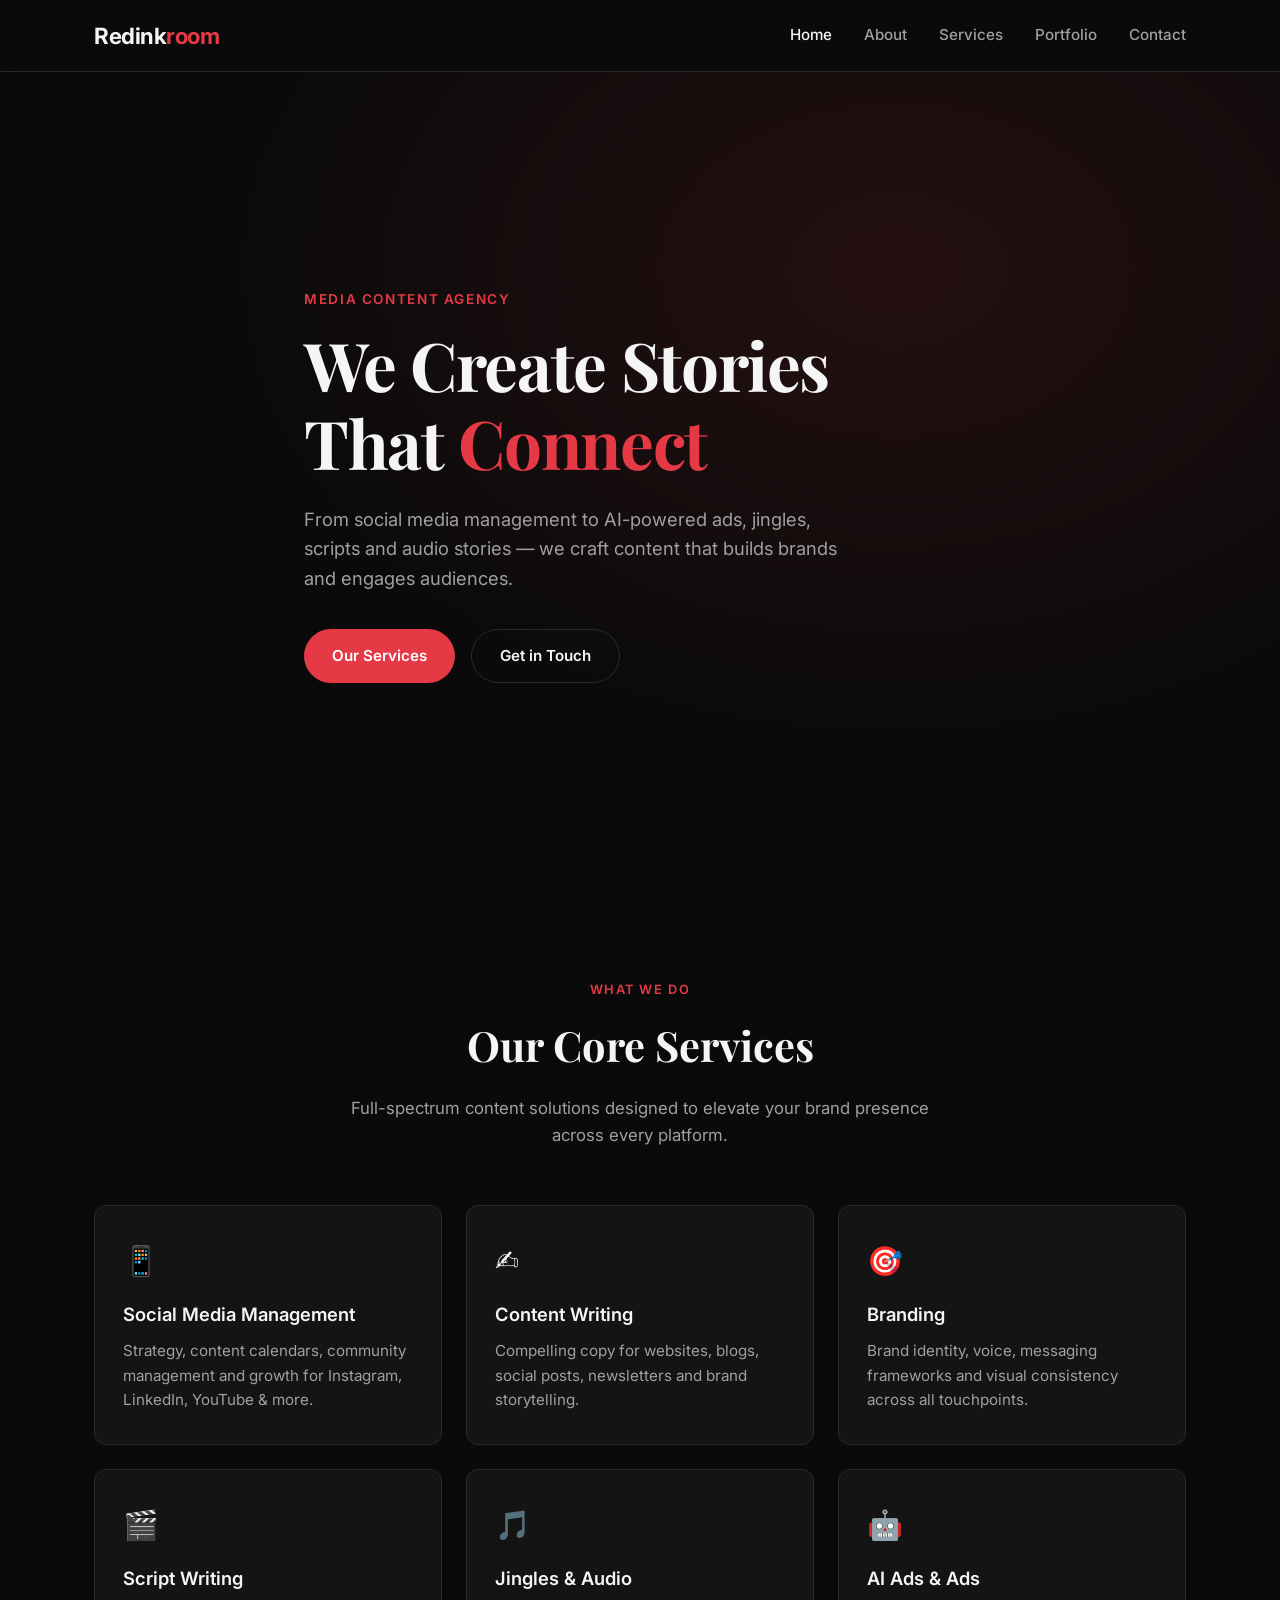
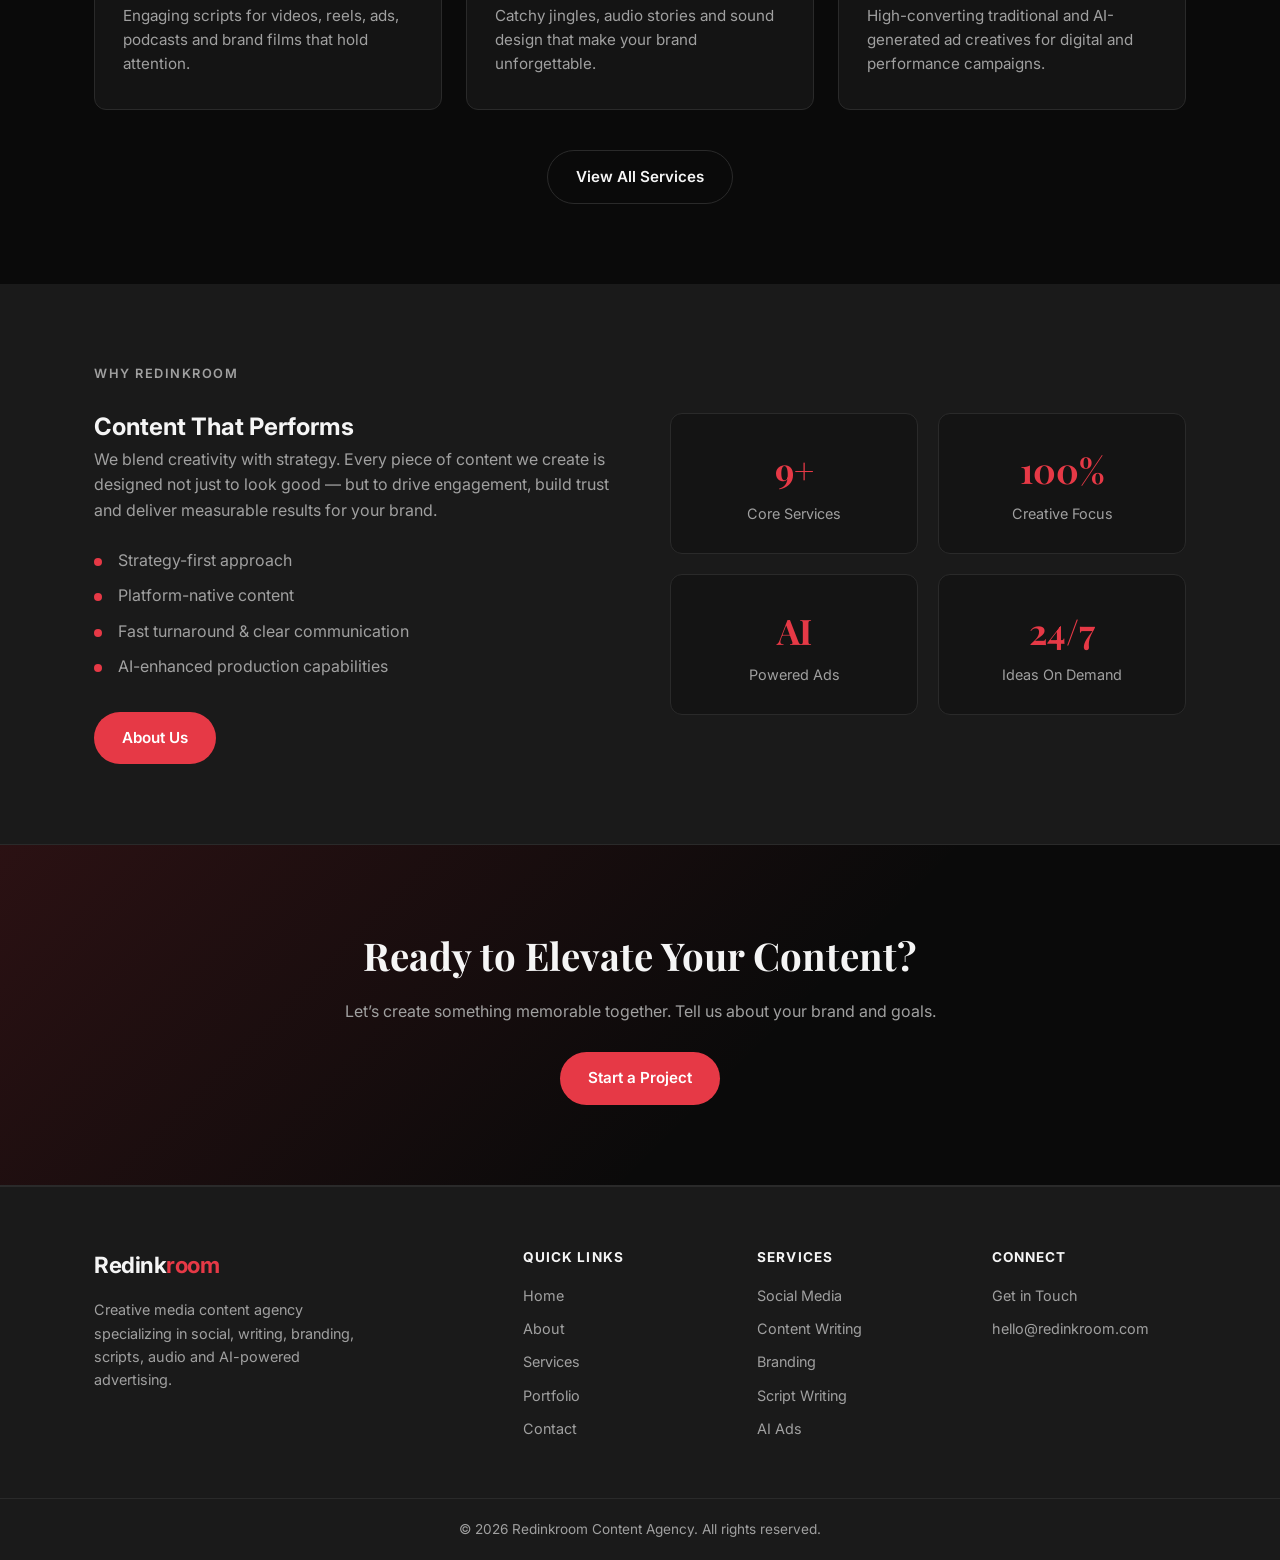
==== index.html @ afedd376 "1st main branch" ====
<!DOCTYPE html>
<html lang="en">
<head>
  <meta charset="UTF-8">
  <meta name="viewport" content="width=device-width, initial-scale=1.0">
  <title>Redinkroom Content Agency | Creative Media Solutions</title>
  <meta name="description" content="Redinkroom Content Agency - Social Media Management, Content Writing, Branding, Script Writing, Jingles, Ads, AI Ads, Blogging & Audio Stories.">
  <link rel="stylesheet" href="styles.css">
  <link rel="preconnect" href="https://fonts.googleapis.com">
  <link rel="preconnect" href="https://fonts.gstatic.com" crossorigin>
  <link href="https://fonts.googleapis.com/css2?family=Inter:wght@300;400;500;600;700;800&family=Playfair+Display:wght@600;700&display=swap" rel="stylesheet">
</head>
<body>
  <!-- Navigation -->
  <header class="header">
    <div class="container nav-container">
      <a href="index.html" class="logo">Redink<span>room</span></a>
      <nav class="nav" id="nav">
        <a href="index.html" class="active">Home</a>
        <a href="about.html">About</a>
        <a href="services.html">Services</a>
        <a href="portfolio.html">Portfolio</a>
        <a href="contact.html">Contact</a>
      </nav>
      <button class="menu-toggle" id="menuToggle" aria-label="Toggle menu">
        <span></span><span></span><span></span>
      </button>
    </div>
  </header>

  <!-- Hero Section -->
  <section class="hero">
    <div class="container hero-content">
      <p class="hero-tag">Media Content Agency</p>
      <h1>We Create Stories<br>That <span>Connect</span></h1>
      <p class="hero-desc">From social media management to AI-powered ads, jingles, scripts and audio stories — we craft content that builds brands and engages audiences.</p>
      <div class="hero-btns">
        <a href="services.html" class="btn btn-primary">Our Services</a>
        <a href="contact.html" class="btn btn-outline">Get in Touch</a>
      </div>
    </div>
    <div class="hero-overlay"></div>
  </section>

  <!-- Services Preview -->
  <section class="section services-preview">
    <div class="container">
      <div class="section-header">
        <p class="section-tag">What We Do</p>
        <h2>Our Core Services</h2>
        <p class="section-desc">Full-spectrum content solutions designed to elevate your brand presence across every platform.</p>
      </div>
      <div class="services-grid">
        <div class="service-card">
          <div class="service-icon">📱</div>
          <h3>Social Media Management</h3>
          <p>Strategy, content calendars, community management and growth for Instagram, LinkedIn, YouTube & more.</p>
        </div>
        <div class="service-card">
          <div class="service-icon">✍️</div>
          <h3>Content Writing</h3>
          <p>Compelling copy for websites, blogs, social posts, newsletters and brand storytelling.</p>
        </div>
        <div class="service-card">
          <div class="service-icon">🎯</div>
          <h3>Branding</h3>
          <p>Brand identity, voice, messaging frameworks and visual consistency across all touchpoints.</p>
        </div>
        <div class="service-card">
          <div class="service-icon">🎬</div>
          <h3>Script Writing</h3>
          <p>Engaging scripts for videos, reels, ads, podcasts and brand films that hold attention.</p>
        </div>
        <div class="service-card">
          <div class="service-icon">🎵</div>
          <h3>Jingles & Audio</h3>
          <p>Catchy jingles, audio stories and sound design that make your brand unforgettable.</p>
        </div>
        <div class="service-card">
          <div class="service-icon">🤖</div>
          <h3>AI Ads & Ads</h3>
          <p>High-converting traditional and AI-generated ad creatives for digital and performance campaigns.</p>
        </div>
      </div>
      <div class="text-center mt-40">
        <a href="services.html" class="btn btn-outline">View All Services</a>
      </div>
    </div>
  </section>

  <!-- Why Us -->
  <section class="section why-us">
    <div class="container">
      <div class="why-grid">
        <div class="why-content">
          <p class="section-tag">Why Redinkroom</p>
          <h2>Content That Performs</h2>
          <p>We blend creativity with strategy. Every piece of content we create is designed not just to look good — but to drive engagement, build trust and deliver measurable results for your brand.</p>
          <ul class="why-list">
            <li>Strategy-first approach</li>
            <li>Platform-native content</li>
            <li>Fast turnaround & clear communication</li>
            <li>AI-enhanced production capabilities</li>
          </ul>
          <a href="about.html" class="btn btn-primary">About Us</a>
        </div>
        <div class="why-stats">
          <div class="stat-box">
            <h3>9+</h3>
            <p>Core Services</p>
          </div>
          <div class="stat-box">
            <h3>100%</h3>
            <p>Creative Focus</p>
          </div>
          <div class="stat-box">
            <h3>AI</h3>
            <p>Powered Ads</p>
          </div>
          <div class="stat-box">
            <h3>24/7</h3>
            <p>Ideas On Demand</p>
          </div>
        </div>
      </div>
    </div>
  </section>

  <!-- CTA -->
  <section class="section cta-section">
    <div class="container text-center">
      <h2>Ready to Elevate Your Content?</h2>
      <p>Let’s create something memorable together. Tell us about your brand and goals.</p>
      <a href="contact.html" class="btn btn-primary">Start a Project</a>
    </div>
  </section>

  <!-- Footer -->
  <footer class="footer">
    <div class="container footer-grid">
      <div class="footer-brand">
        <a href="index.html" class="logo">Redink<span>room</span></a>
        <p>Creative media content agency specializing in social, writing, branding, scripts, audio and AI-powered advertising.</p>
      </div>
      <div class="footer-links">
        <h4>Quick Links</h4>
        <a href="index.html">Home</a>
        <a href="about.html">About</a>
        <a href="services.html">Services</a>
        <a href="portfolio.html">Portfolio</a>
        <a href="contact.html">Contact</a>
      </div>
      <div class="footer-links">
        <h4>Services</h4>
        <a href="services.html">Social Media</a>
        <a href="services.html">Content Writing</a>
        <a href="services.html">Branding</a>
        <a href="services.html">Script Writing</a>
        <a href="services.html">AI Ads</a>
      </div>
      <div class="footer-links">
        <h4>Connect</h4>
        <a href="contact.html">Get in Touch</a>
        <p class="footer-email">hello@redinkroom.com</p>
      </div>
    </div>
    <div class="footer-bottom">
      <div class="container">
        <p>© 2026 Redinkroom Content Agency. All rights reserved.</p>
      </div>
    </div>
  </footer>

  <script src="script.js"></script>
</body>
</html>
---- styles.css ----
/* ===== CSS Variables ===== */
:root {
  --bg: #0a0a0a;
  --bg-card: #141414;
  --bg-elevated: #1a1a1a;
  --text: #f5f5f5;
  --text-muted: #a0a0a0;
  --accent: #e63946;
  --accent-hover: #ff4d5a;
  --border: #2a2a2a;
  --radius: 12px;
  --radius-sm: 8px;
  --font: 'Inter', system-ui, sans-serif;
  --font-display: 'Playfair Display', Georgia, serif;
  --max-width: 1140px;
  --header-h: 72px;
}

/* ===== Reset & Base ===== */
*, *::before, *::after { box-sizing: border-box; margin: 0; padding: 0; }
html { scroll-behavior: smooth; }
body {
  font-family: var(--font);
  background: var(--bg);
  color: var(--text);
  line-height: 1.6;
  -webkit-font-smoothing: antialiased;
}
img { max-width: 100%; display: block; }
a { color: inherit; text-decoration: none; }
ul { list-style: none; }
button, input, select, textarea { font-family: inherit; }

.container {
  width: 100%;
  max-width: var(--max-width);
  margin: 0 auto;
  padding: 0 24px;
}

.text-center { text-align: center; }
.mt-40 { margin-top: 40px; }

/* ===== Header ===== */
.header {
  position: fixed;
  top: 0;
  left: 0;
  right: 0;
  height: var(--header-h);
  background: rgba(10, 10, 10, 0.9);
  backdrop-filter: blur(12px);
  border-bottom: 1px solid var(--border);
  z-index: 1000;
}
.nav-container {
  display: flex;
  align-items: center;
  justify-content: space-between;
  height: 100%;
}
.logo {
  font-size: 1.4rem;
  font-weight: 700;
  letter-spacing: -0.02em;
}
.logo span { color: var(--accent); }

.nav {
  display: flex;
  gap: 32px;
}
.nav a {
  font-size: 0.95rem;
  font-weight: 500;
  color: var(--text-muted);
  transition: color 0.2s;
}
.nav a:hover,
.nav a.active { color: var(--text); }

.menu-toggle {
  display: none;
  flex-direction: column;
  gap: 5px;
  background: none;
  border: none;
  cursor: pointer;
  padding: 4px;
}
.menu-toggle span {
  display: block;
  width: 22px;
  height: 2px;
  background: var(--text);
  transition: 0.3s;
}

/* ===== Buttons ===== */
.btn {
  display: inline-flex;
  align-items: center;
  justify-content: center;
  padding: 14px 28px;
  font-size: 0.95rem;
  font-weight: 600;
  border-radius: 50px;
  transition: all 0.25s ease;
  cursor: pointer;
  border: none;
}
.btn-primary {
  background: var(--accent);
  color: #fff;
}
.btn-primary:hover {
  background: var(--accent-hover);
  transform: translateY(-2px);
}
.btn-outline {
  background: transparent;
  color: var(--text);
  border: 1.5px solid var(--border);
}
.btn-outline:hover {
  border-color: var(--accent);
  color: var(--accent);
}
.btn-full { width: 100%; }

/* ===== Hero ===== */
.hero {
  position: relative;
  min-height: 100vh;
  display: flex;
  align-items: center;
  padding-top: var(--header-h);
  overflow: hidden;
}
.hero-overlay {
  position: absolute;
  inset: 0;
  background: radial-gradient(ellipse at 70% 30%, rgba(230, 57, 70, 0.12) 0%, transparent 55%);
  pointer-events: none;
}
.hero-content {
  position: relative;
  z-index: 1;
  max-width: 720px;
  padding: 80px 24px;
}
.hero-tag {
  font-size: 0.85rem;
  font-weight: 600;
  text-transform: uppercase;
  letter-spacing: 0.12em;
  color: var(--accent);
  margin-bottom: 16px;
}
.hero h1 {
  font-family: var(--font-display);
  font-size: clamp(2.6rem, 6vw, 4.2rem);
  font-weight: 700;
  line-height: 1.15;
  letter-spacing: -0.02em;
  margin-bottom: 24px;
}
.hero h1 span { color: var(--accent); }
.hero-desc {
  font-size: 1.15rem;
  color: var(--text-muted);
  max-width: 540px;
  margin-bottom: 36px;
}
.hero-btns {
  display: flex;
  flex-wrap: wrap;
  gap: 16px;
}

/* ===== Page Hero ===== */
.page-hero {
  padding: calc(var(--header-h) + 80px) 0 60px;
  text-align: center;
}
.page-hero h1 {
  font-family: var(--font-display);
  font-size: clamp(2.4rem, 5vw, 3.5rem);
  margin-bottom: 16px;
}
.page-hero h1 span { color: var(--accent); }
.page-hero-desc {
  color: var(--text-muted);
  font-size: 1.1rem;
  max-width: 520px;
  margin: 0 auto;
}

/* ===== Sections ===== */
.section {
  padding: 80px 0;
}
.section-header {
  text-align: center;
  max-width: 600px;
  margin: 0 auto 56px;
}
.section-tag {
  font-size: 0.8rem;
  font-weight: 600;
  text-transform: uppercase;
  letter-spacing: 0.12em;
  color: var(--accent);
  margin-bottom: 12px;
}
.section-header h2,
.about-text h2,
.contact-info h2 {
  font-family: var(--font-display);
  font-size: clamp(1.9rem, 4vw, 2.6rem);
  margin-bottom: 16px;
}
.section-desc {
  color: var(--text-muted);
  font-size: 1.05rem;
}

/* ===== Services Preview Grid ===== */
.services-grid {
  display: grid;
  grid-template-columns: repeat(auto-fit, minmax(280px, 1fr));
  gap: 24px;
}
.service-card {
  background: var(--bg-card);
  border: 1px solid var(--border);
  border-radius: var(--radius);
  padding: 32px 28px;
  transition: border-color 0.25s, transform 0.25s;
}
.service-card:hover {
  border-color: var(--accent);
  transform: translateY(-4px);
}
.service-icon {
  font-size: 1.8rem;
  margin-bottom: 16px;
}
.service-card h3 {
  font-size: 1.15rem;
  font-weight: 600;
  margin-bottom: 10px;
}
.service-card p {
  color: var(--text-muted);
  font-size: 0.95rem;
}

/* ===== Why Us ===== */
.why-us { background: var(--bg-elevated); }
.why-grid {
  display: grid;
  grid-template-columns: 1fr 1fr;
  gap: 60px;
  align-items: center;
}
.why-content p {
  color: var(--text-muted);
  margin-bottom: 24px;
}
.why-list {
  margin-bottom: 32px;
}
.why-list li {
  position: relative;
  padding-left: 24px;
  margin-bottom: 10px;
  color: var(--text-muted);
}
.why-list li::before {
  content: '';
  position: absolute;
  left: 0;
  top: 10px;
  width: 8px;
  height: 8px;
  background: var(--accent);
  border-radius: 50%;
}
.why-stats {
  display: grid;
  grid-template-columns: 1fr 1fr;
  gap: 20px;
}
.stat-box {
  background: var(--bg-card);
  border: 1px solid var(--border);
  border-radius: var(--radius);
  padding: 28px 20px;
  text-align: center;
}
.stat-box h3 {
  font-family: var(--font-display);
  font-size: 2.2rem;
  color: var(--accent);
  margin-bottom: 4px;
}
.stat-box p {
  font-size: 0.9rem;
  color: var(--text-muted);
}

/* ===== CTA ===== */
.cta-section {
  background: linear-gradient(135deg, rgba(230, 57, 70, 0.15) 0%, transparent 60%);
  border-top: 1px solid var(--border);
  border-bottom: 1px solid var(--border);
}
.cta-section h2 {
  font-family: var(--font-display);
  font-size: clamp(1.8rem, 4vw, 2.4rem);
  margin-bottom: 12px;
}
.cta-section p {
  color: var(--text-muted);
  margin-bottom: 28px;
}

/* ===== About ===== */
.about-content {
  display: grid;
  grid-template-columns: 1fr 1fr;
  gap: 60px;
}
.about-text p {
  color: var(--text-muted);
  margin-bottom: 18px;
}
.about-values {
  display: grid;
  grid-template-columns: 1fr 1fr;
  gap: 20px;
}
.value-card {
  background: var(--bg-card);
  border: 1px solid var(--border);
  border-radius: var(--radius);
  padding: 24px;
}
.value-card h3 {
  font-size: 1.05rem;
  margin-bottom: 8px;
}
.value-card p {
  color: var(--text-muted);
  font-size: 0.9rem;
}

/* ===== Services List ===== */
.services-list {
  max-width: 800px;
  margin: 0 auto;
}
.service-item {
  display: flex;
  gap: 28px;
  padding: 32px 0;
  border-bottom: 1px solid var(--border);
}
.service-item:last-child { border-bottom: none; }
.service-num {
  font-family: var(--font-display);
  font-size: 1.4rem;
  color: var(--accent);
  min-width: 48px;
}
.service-info h3 {
  font-size: 1.25rem;
  margin-bottom: 8px;
}
.service-info p {
  color: var(--text-muted);
  font-size: 0.98rem;
}

/* ===== Portfolio ===== */
.portfolio-grid {
  display: grid;
  grid-template-columns: repeat(auto-fit, minmax(300px, 1fr));
  gap: 24px;
}
.portfolio-card {
  background: var(--bg-card);
  border: 1px solid var(--border);
  border-radius: var(--radius);
  overflow: hidden;
  transition: border-color 0.25s, transform 0.25s;
}
.portfolio-card:hover {
  border-color: var(--accent);
  transform: translateY(-4px);
}
.portfolio-placeholder {
  height: 180px;
  background: linear-gradient(135deg, #1f1f1f, #2a1a1a);
  display: flex;
  align-items: center;
  justify-content: center;
}
.portfolio-placeholder span {
  font-size: 0.85rem;
  font-weight: 600;
  text-transform: uppercase;
  letter-spacing: 0.1em;
  color: var(--accent);
  opacity: 0.8;
}
.portfolio-info {
  padding: 20px 22px;
}
.portfolio-info h3 {
  font-size: 1.1rem;
  margin-bottom: 6px;
}
.portfolio-info p {
  color: var(--text-muted);
  font-size: 0.9rem;
}
.portfolio-note {
  text-align: center;
  margin-top: 48px;
  color: var(--text-muted);
}
.portfolio-note a { color: var(--accent); }

/* ===== Contact ===== */
.contact-grid {
  display: grid;
  grid-template-columns: 1fr 1fr;
  gap: 60px;
  align-items: start;
}
.contact-info p {
  color: var(--text-muted);
  margin-bottom: 32px;
}
.contact-details {
  display: flex;
  flex-direction: column;
  gap: 24px;
}
.contact-item h4 {
  font-size: 0.8rem;
  text-transform: uppercase;
  letter-spacing: 0.08em;
  color: var(--accent);
  margin-bottom: 4px;
}
.contact-item p,
.contact-item a {
  color: var(--text);
}
.contact-item a:hover { color: var(--accent); }

.contact-form-wrap {
  background: var(--bg-card);
  border: 1px solid var(--border);
  border-radius: var(--radius);
  padding: 36px 32px;
}
.form-group {
  margin-bottom: 20px;
}
.form-group label {
  display: block;
  font-size: 0.85rem;
  font-weight: 500;
  margin-bottom: 8px;
  color: var(--text-muted);
}
.form-group input,
.form-group select,
.form-group textarea {
  width: 100%;
  padding: 12px 16px;
  background: var(--bg);
  border: 1px solid var(--border);
  border-radius: var(--radius-sm);
  color: var(--text);
  font-size: 0.95rem;
  transition: border-color 0.2s;
}
.form-group input:focus,
.form-group select:focus,
.form-group textarea:focus {
  outline: none;
  border-color: var(--accent);
}
.form-group textarea { resize: vertical; min-height: 120px; }
.form-note {
  margin-top: 16px;
  font-size: 0.8rem;
  color: var(--text-muted);
}

/* ===== Footer ===== */
.footer {
  background: var(--bg-elevated);
  border-top: 1px solid var(--border);
  padding-top: 60px;
}
.footer-grid {
  display: grid;
  grid-template-columns: 2fr 1fr 1fr 1fr;
  gap: 40px;
  padding-bottom: 48px;
}
.footer-brand p {
  color: var(--text-muted);
  font-size: 0.9rem;
  margin-top: 16px;
  max-width: 280px;
}
.footer-links h4 {
  font-size: 0.85rem;
  text-transform: uppercase;
  letter-spacing: 0.08em;
  margin-bottom: 16px;
  color: var(--text);
}
.footer-links a {
  display: block;
  color: var(--text-muted);
  font-size: 0.9rem;
  margin-bottom: 10px;
  transition: color 0.2s;
}
.footer-links a:hover { color: var(--accent); }
.footer-email {
  color: var(--text-muted);
  font-size: 0.9rem;
}
.footer-bottom {
  border-top: 1px solid var(--border);
  padding: 20px 0;
}
.footer-bottom p {
  font-size: 0.85rem;
  color: var(--text-muted);
  text-align: center;
}

/* ===== Responsive ===== */
@media (max-width: 900px) {
  .why-grid,
  .about-content,
  .contact-grid {
    grid-template-columns: 1fr;
    gap: 40px;
  }
  .footer-grid {
    grid-template-columns: 1fr 1fr;
  }
}

@media (max-width: 768px) {
  .nav {
    position: fixed;
    top: var(--header-h);
    left: 0;
    right: 0;
    background: var(--bg);
    flex-direction: column;
    padding: 24px;
    gap: 20px;
    border-bottom: 1px solid var(--border);
    transform: translateY(-120%);
    opacity: 0;
    transition: 0.3s ease;
    pointer-events: none;
  }
  .nav.open {
    transform: translateY(0);
    opacity: 1;
    pointer-events: auto;
  }
  .menu-toggle { display: flex; }
  .hero-content { padding: 60px 24px; }
  .section { padding: 60px 0; }
  .service-item { flex-direction: column; gap: 8px; }
  .about-values { grid-template-columns: 1fr; }
  .footer-grid { grid-template-columns: 1fr; gap: 32px; }
}

@media (max-width: 480px) {
  .hero-btns { flex-direction: column; }
  .btn { width: 100%; }
  .why-stats { grid-template-columns: 1fr; }
}


/* Portfolio category navigation and sample cards */
.portfolio-card-link {
  display: block;
  color: inherit;
  text-decoration: none;
  border-radius: inherit;
}
.portfolio-card-link:focus-visible {
  outline: 2px solid currentColor;
  outline-offset: 5px;
}
.portfolio-card-link .portfolio-card {
  height: 100%;
  transition: transform 180ms ease, box-shadow 180ms ease;
}
.portfolio-card-link:hover .portfolio-card,
.portfolio-card-link:focus-visible .portfolio-card {
  transform: translateY(-3px);
}
.category-page {
  max-width: 1100px;
  margin: 0 auto;
  padding: 48px 24px 80px;
}
.category-intro {
  max-width: 760px;
  margin: 0 auto 36px;
  text-align: center;
}
.category-intro h1 {
  margin-bottom: 14px;
}
.category-intro p {
  line-height: 1.7;
}
.category-back-link {
  display: inline-block;
  margin-bottom: 22px;
  text-decoration: none;
}
.category-samples {
  display: grid;
  grid-template-columns: repeat(auto-fit, minmax(min(100%, 270px), 1fr));
  gap: 22px;
}
.sample-card {
  padding: 24px;
  border: 1px solid rgba(128, 128, 128, 0.3);
  border-radius: 14px;
}
.sample-card h2 {
  margin-top: 0;
}
.sample-card p {
  line-height: 1.65;
}
.sample-meta {
  font-size: 0.9rem;
  opacity: 0.75;
}
.sample-link {
  display: inline-block;
  margin-top: 8px;
}
.category-empty-state {
  padding: 34px 24px;
  border: 1px dashed rgba(128, 128, 128, 0.5);
  border-radius: 14px;
  text-align: center;
  line-height: 1.7;
}
.category-template-note {
  margin-top: 28px;
  font-size: 0.92rem;
  opacity: 0.78;
}
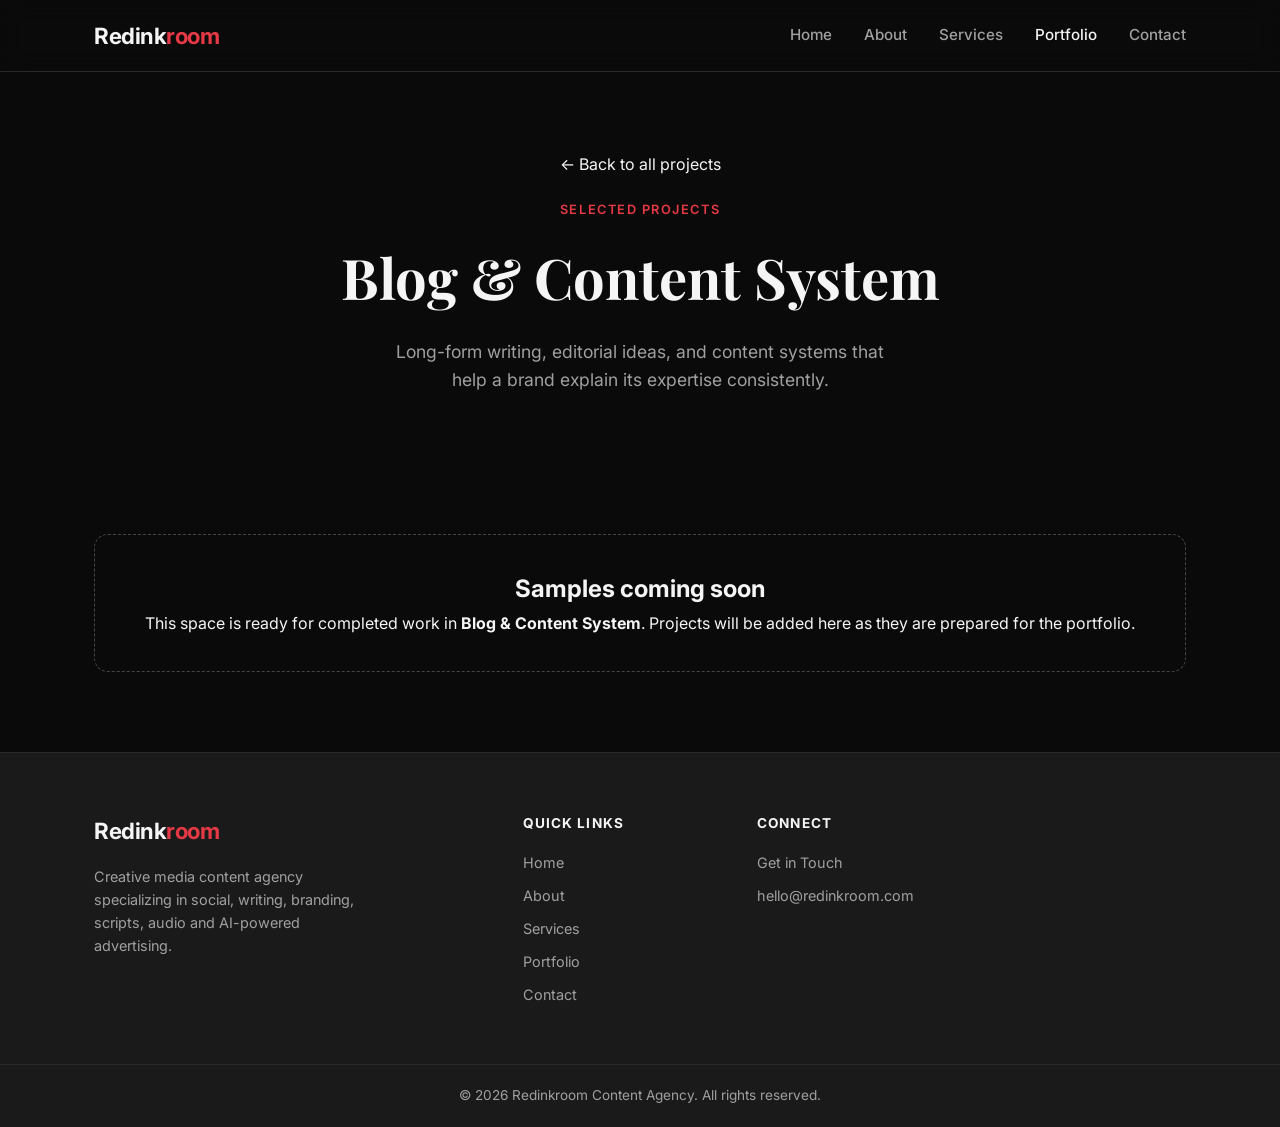
==== commit 9eee358b: "Add files via upload" ====
--- a/index.html
+++ b/index.html
@@ -3,174 +3,88 @@
 <head>
   <meta charset="UTF-8">
   <meta name="viewport" content="width=device-width, initial-scale=1.0">
-  <title>Redinkroom Content Agency | Creative Media Solutions</title>
-  <meta name="description" content="Redinkroom Content Agency - Social Media Management, Content Writing, Branding, Script Writing, Jingles, Ads, AI Ads, Blogging & Audio Stories.">
-  <link rel="stylesheet" href="styles.css">
+  <title>Blog & Content System | Redinkroom Content Agency</title>
+  <meta name="description" content="Long-form writing, editorial ideas, and content systems that help a brand explain its expertise consistently.">
+  <link rel="stylesheet" href="../../styles.css">
   <link rel="preconnect" href="https://fonts.googleapis.com">
   <link rel="preconnect" href="https://fonts.gstatic.com" crossorigin>
   <link href="https://fonts.googleapis.com/css2?family=Inter:wght@300;400;500;600;700;800&family=Playfair+Display:wght@600;700&display=swap" rel="stylesheet">
 </head>
 <body>
-  <!-- Navigation -->
-  <header class="header">
-    <div class="container nav-container">
-      <a href="index.html" class="logo">Redink<span>room</span></a>
-      <nav class="nav" id="nav">
-        <a href="index.html" class="active">Home</a>
-        <a href="about.html">About</a>
-        <a href="services.html">Services</a>
-        <a href="portfolio.html">Portfolio</a>
-        <a href="contact.html">Contact</a>
-      </nav>
-      <button class="menu-toggle" id="menuToggle" aria-label="Toggle menu">
-        <span></span><span></span><span></span>
-      </button>
+<header class="header">
+  <div class="container nav-container">
+    <a href="../../index.html" class="logo">Redink<span>room</span></a>
+    <nav class="nav" id="nav">
+      <a href="../../index.html">Home</a>
+      <a href="../../about.html">About</a>
+      <a href="../../services.html">Services</a>
+      <a href="../../portfolio.html" class="active">Portfolio</a>
+      <a href="../../contact.html">Contact</a>
+    </nav>
+    <button class="menu-toggle" id="menuToggle" aria-label="Toggle menu">
+      <span></span><span></span><span></span>
+    </button>
+  </div>
+</header>
+<main>
+  <section class="page-hero category-hero">
+    <div class="container">
+      <a class="category-back-link" href="../../portfolio.html">← Back to all projects</a>
+      <p class="section-tag">Selected Projects</p>
+      <h1>Blog & Content System</h1>
+      <p class="page-hero-desc">Long-form writing, editorial ideas, and content systems that help a brand explain its expertise consistently.</p>
     </div>
-  </header>
-
-  <!-- Hero Section -->
-  <section class="hero">
-    <div class="container hero-content">
-      <p class="hero-tag">Media Content Agency</p>
-      <h1>We Create Stories<br>That <span>Connect</span></h1>
-      <p class="hero-desc">From social media management to AI-powered ads, jingles, scripts and audio stories — we craft content that builds brands and engages audiences.</p>
-      <div class="hero-btns">
-        <a href="services.html" class="btn btn-primary">Our Services</a>
-        <a href="contact.html" class="btn btn-outline">Get in Touch</a>
-      </div>
-    </div>
-    <div class="hero-overlay"></div>
   </section>
-
-  <!-- Services Preview -->
-  <section class="section services-preview">
+  <section class="section">
     <div class="container">
-      <div class="section-header">
-        <p class="section-tag">What We Do</p>
-        <h2>Our Core Services</h2>
-        <p class="section-desc">Full-spectrum content solutions designed to elevate your brand presence across every platform.</p>
-      </div>
-      <div class="services-grid">
-        <div class="service-card">
-          <div class="service-icon">📱</div>
-          <h3>Social Media Management</h3>
-          <p>Strategy, content calendars, community management and growth for Instagram, LinkedIn, YouTube & more.</p>
-        </div>
-        <div class="service-card">
-          <div class="service-icon">✍️</div>
-          <h3>Content Writing</h3>
-          <p>Compelling copy for websites, blogs, social posts, newsletters and brand storytelling.</p>
-        </div>
-        <div class="service-card">
-          <div class="service-icon">🎯</div>
-          <h3>Branding</h3>
-          <p>Brand identity, voice, messaging frameworks and visual consistency across all touchpoints.</p>
-        </div>
-        <div class="service-card">
-          <div class="service-icon">🎬</div>
-          <h3>Script Writing</h3>
-          <p>Engaging scripts for videos, reels, ads, podcasts and brand films that hold attention.</p>
-        </div>
-        <div class="service-card">
-          <div class="service-icon">🎵</div>
-          <h3>Jingles & Audio</h3>
-          <p>Catchy jingles, audio stories and sound design that make your brand unforgettable.</p>
-        </div>
-        <div class="service-card">
-          <div class="service-icon">🤖</div>
-          <h3>AI Ads & Ads</h3>
-          <p>High-converting traditional and AI-generated ad creatives for digital and performance campaigns.</p>
+      <div class="category-samples" aria-label="Blog & Content System samples">
+        <div class="category-empty-state">
+          <h2>Samples coming soon</h2>
+          <p>This space is ready for completed work in <strong>Blog & Content System</strong>. Projects will be added here as they are prepared for the portfolio.</p>
         </div>
       </div>
-      <div class="text-center mt-40">
-        <a href="services.html" class="btn btn-outline">View All Services</a>
-      </div>
+      <!--
+        HOW TO ADD A REAL SAMPLE:
+        Copy the sample-card block below and paste it inside .category-samples.
+        Replace the placeholder details with your actual work and remove this comment.
+
+        <article class="sample-card">
+          <p class="sample-meta">Project type · Year (optional)</p>
+          <h2>Actual project title</h2>
+          <p>One or two sentences explaining the brief, your role, and the work shown.</p>
+          <a class="sample-link" href="../../contact.html">Discuss a similar project</a>
+        </article>
+
+        Only publish work you have permission to share. Do not use invented client names,
+        outcomes, metrics, or project details.
+      -->
     </div>
   </section>
-
-  <!-- Why Us -->
-  <section class="section why-us">
-    <div class="container">
-      <div class="why-grid">
-        <div class="why-content">
-          <p class="section-tag">Why Redinkroom</p>
-          <h2>Content That Performs</h2>
-          <p>We blend creativity with strategy. Every piece of content we create is designed not just to look good — but to drive engagement, build trust and deliver measurable results for your brand.</p>
-          <ul class="why-list">
-            <li>Strategy-first approach</li>
-            <li>Platform-native content</li>
-            <li>Fast turnaround & clear communication</li>
-            <li>AI-enhanced production capabilities</li>
-          </ul>
-          <a href="about.html" class="btn btn-primary">About Us</a>
-        </div>
-        <div class="why-stats">
-          <div class="stat-box">
-            <h3>9+</h3>
-            <p>Core Services</p>
-          </div>
-          <div class="stat-box">
-            <h3>100%</h3>
-            <p>Creative Focus</p>
-          </div>
-          <div class="stat-box">
-            <h3>AI</h3>
-            <p>Powered Ads</p>
-          </div>
-          <div class="stat-box">
-            <h3>24/7</h3>
-            <p>Ideas On Demand</p>
-          </div>
-        </div>
-      </div>
+</main>
+<footer class="footer">
+  <div class="container footer-grid">
+    <div class="footer-brand">
+      <a href="../../index.html" class="logo">Redink<span>room</span></a>
+      <p>Creative media content agency specializing in social, writing, branding, scripts, audio and AI-powered advertising.</p>
     </div>
-  </section>
-
-  <!-- CTA -->
-  <section class="section cta-section">
-    <div class="container text-center">
-      <h2>Ready to Elevate Your Content?</h2>
-      <p>Let’s create something memorable together. Tell us about your brand and goals.</p>
-      <a href="contact.html" class="btn btn-primary">Start a Project</a>
+    <div class="footer-links">
+      <h4>Quick Links</h4>
+      <a href="../../index.html">Home</a>
+      <a href="../../about.html">About</a>
+      <a href="../../services.html">Services</a>
+      <a href="../../portfolio.html">Portfolio</a>
+      <a href="../../contact.html">Contact</a>
     </div>
-  </section>
-
-  <!-- Footer -->
-  <footer class="footer">
-    <div class="container footer-grid">
-      <div class="footer-brand">
-        <a href="index.html" class="logo">Redink<span>room</span></a>
-        <p>Creative media content agency specializing in social, writing, branding, scripts, audio and AI-powered advertising.</p>
-      </div>
-      <div class="footer-links">
-        <h4>Quick Links</h4>
-        <a href="index.html">Home</a>
-        <a href="about.html">About</a>
-        <a href="services.html">Services</a>
-        <a href="portfolio.html">Portfolio</a>
-        <a href="contact.html">Contact</a>
-      </div>
-      <div class="footer-links">
-        <h4>Services</h4>
-        <a href="services.html">Social Media</a>
-        <a href="services.html">Content Writing</a>
-        <a href="services.html">Branding</a>
-        <a href="services.html">Script Writing</a>
-        <a href="services.html">AI Ads</a>
-      </div>
-      <div class="footer-links">
-        <h4>Connect</h4>
-        <a href="contact.html">Get in Touch</a>
-        <p class="footer-email">hello@redinkroom.com</p>
-      </div>
+    <div class="footer-links">
+      <h4>Connect</h4>
+      <a href="../../contact.html">Get in Touch</a>
+      <p class="footer-email">hello@redinkroom.com</p>
     </div>
-    <div class="footer-bottom">
-      <div class="container">
-        <p>© 2026 Redinkroom Content Agency. All rights reserved.</p>
-      </div>
-    </div>
-  </footer>
-
-  <script src="script.js"></script>
+  </div>
+  <div class="footer-bottom">
+    <div class="container"><p>© 2026 Redinkroom Content Agency. All rights reserved.</p></div>
+  </div>
+</footer>
+<script src="../../script.js"></script>
 </body>
 </html>
